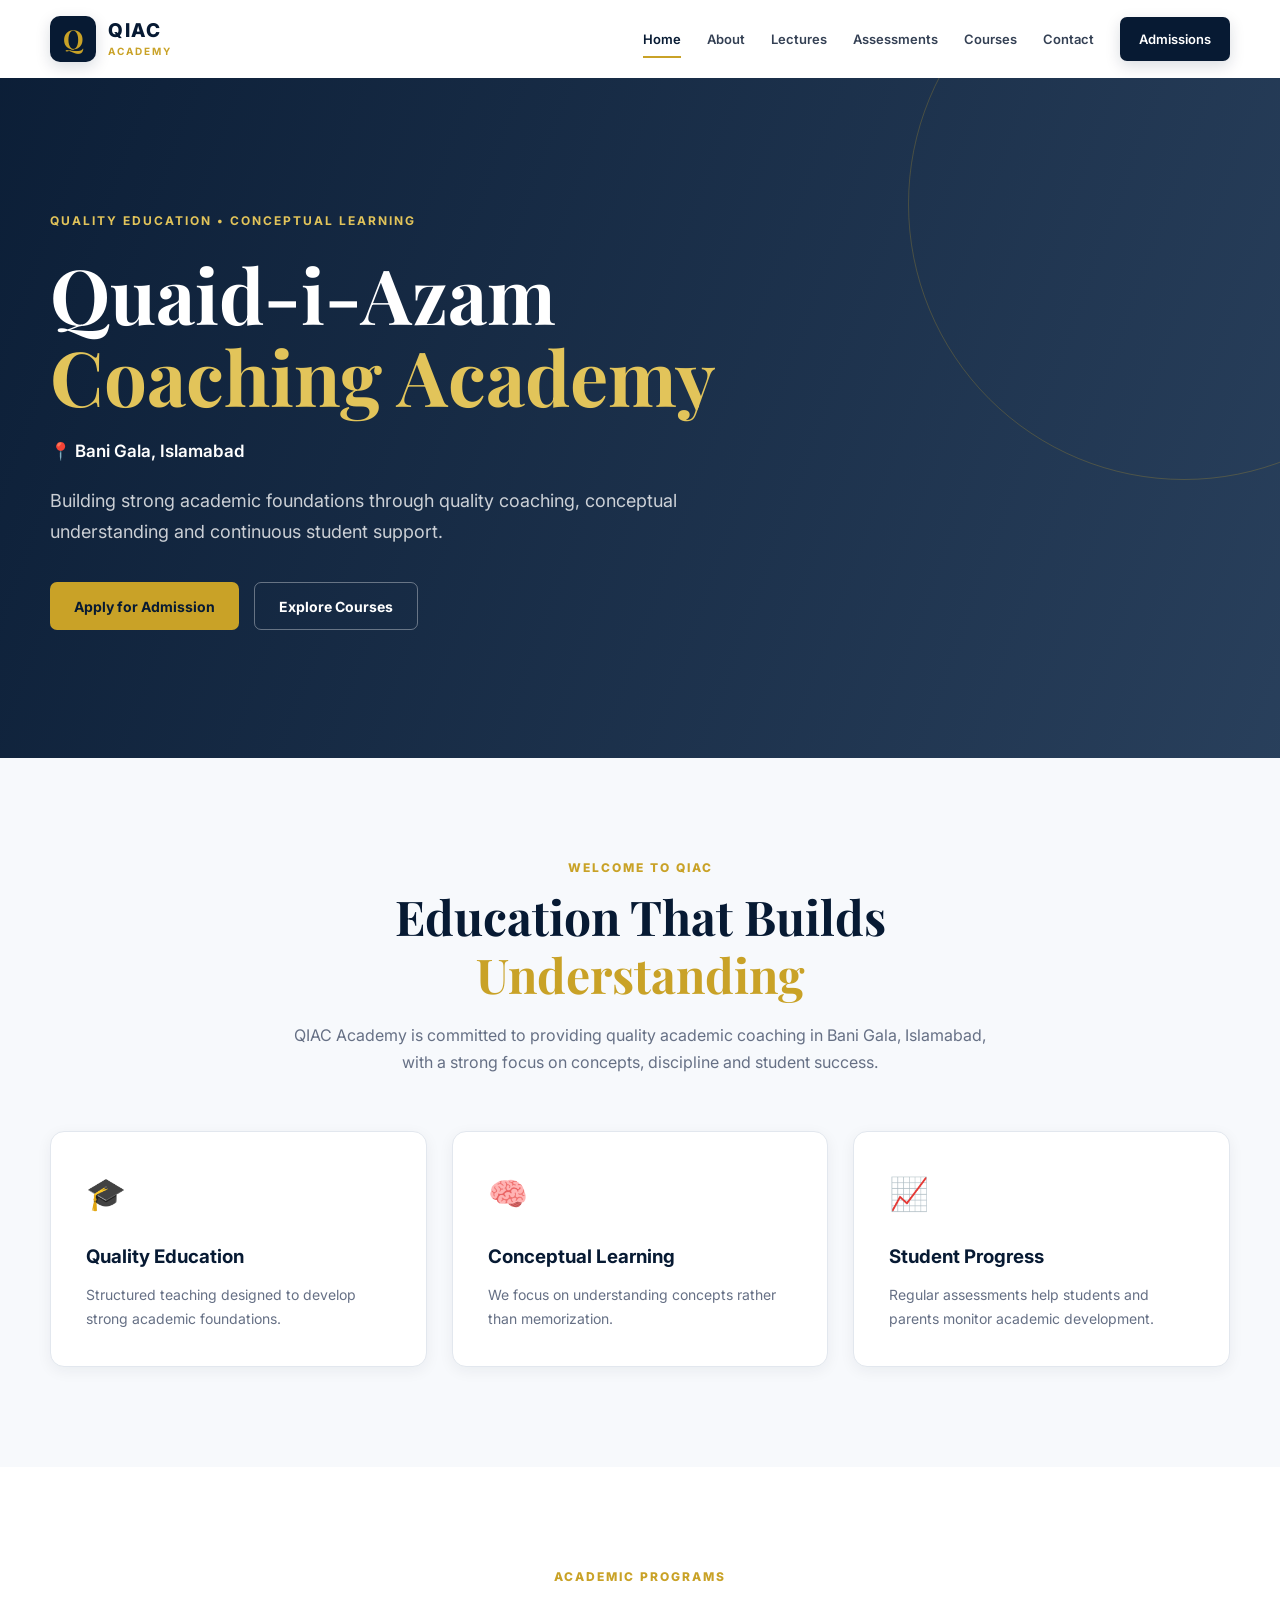
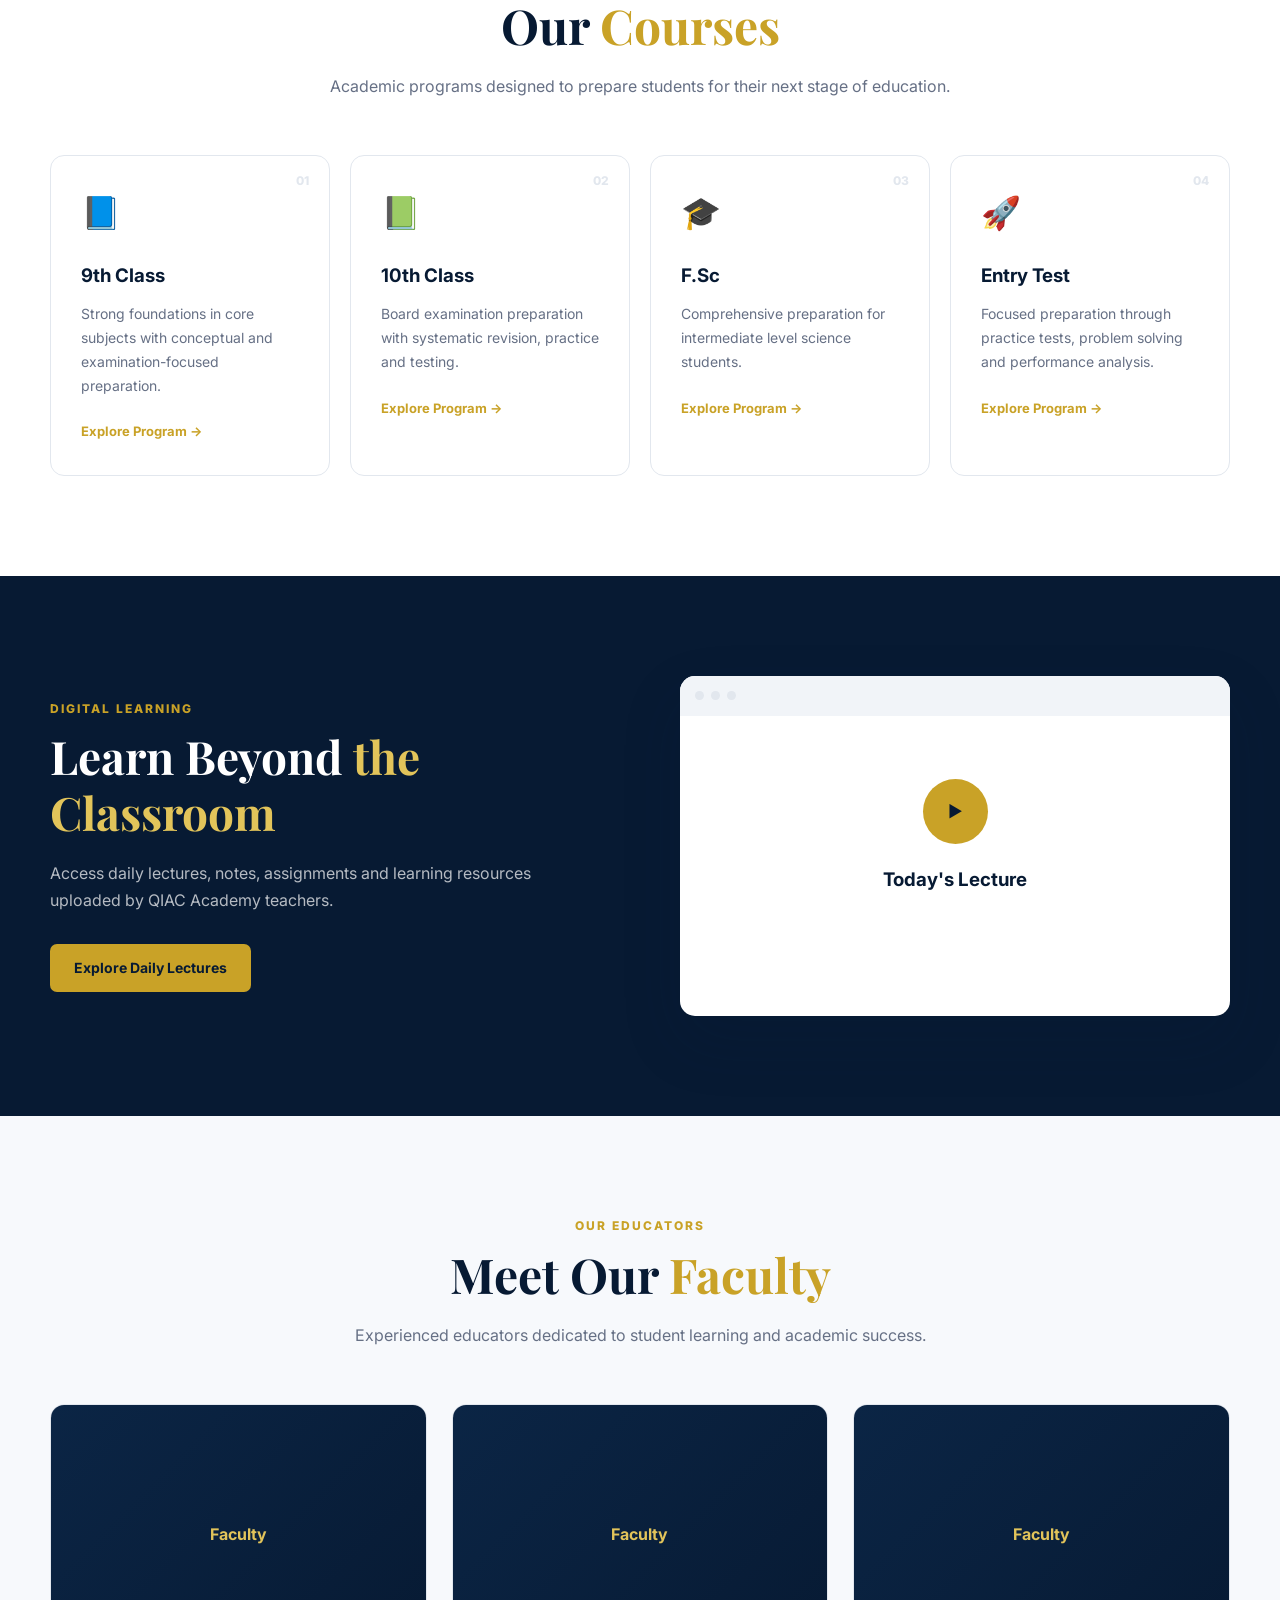
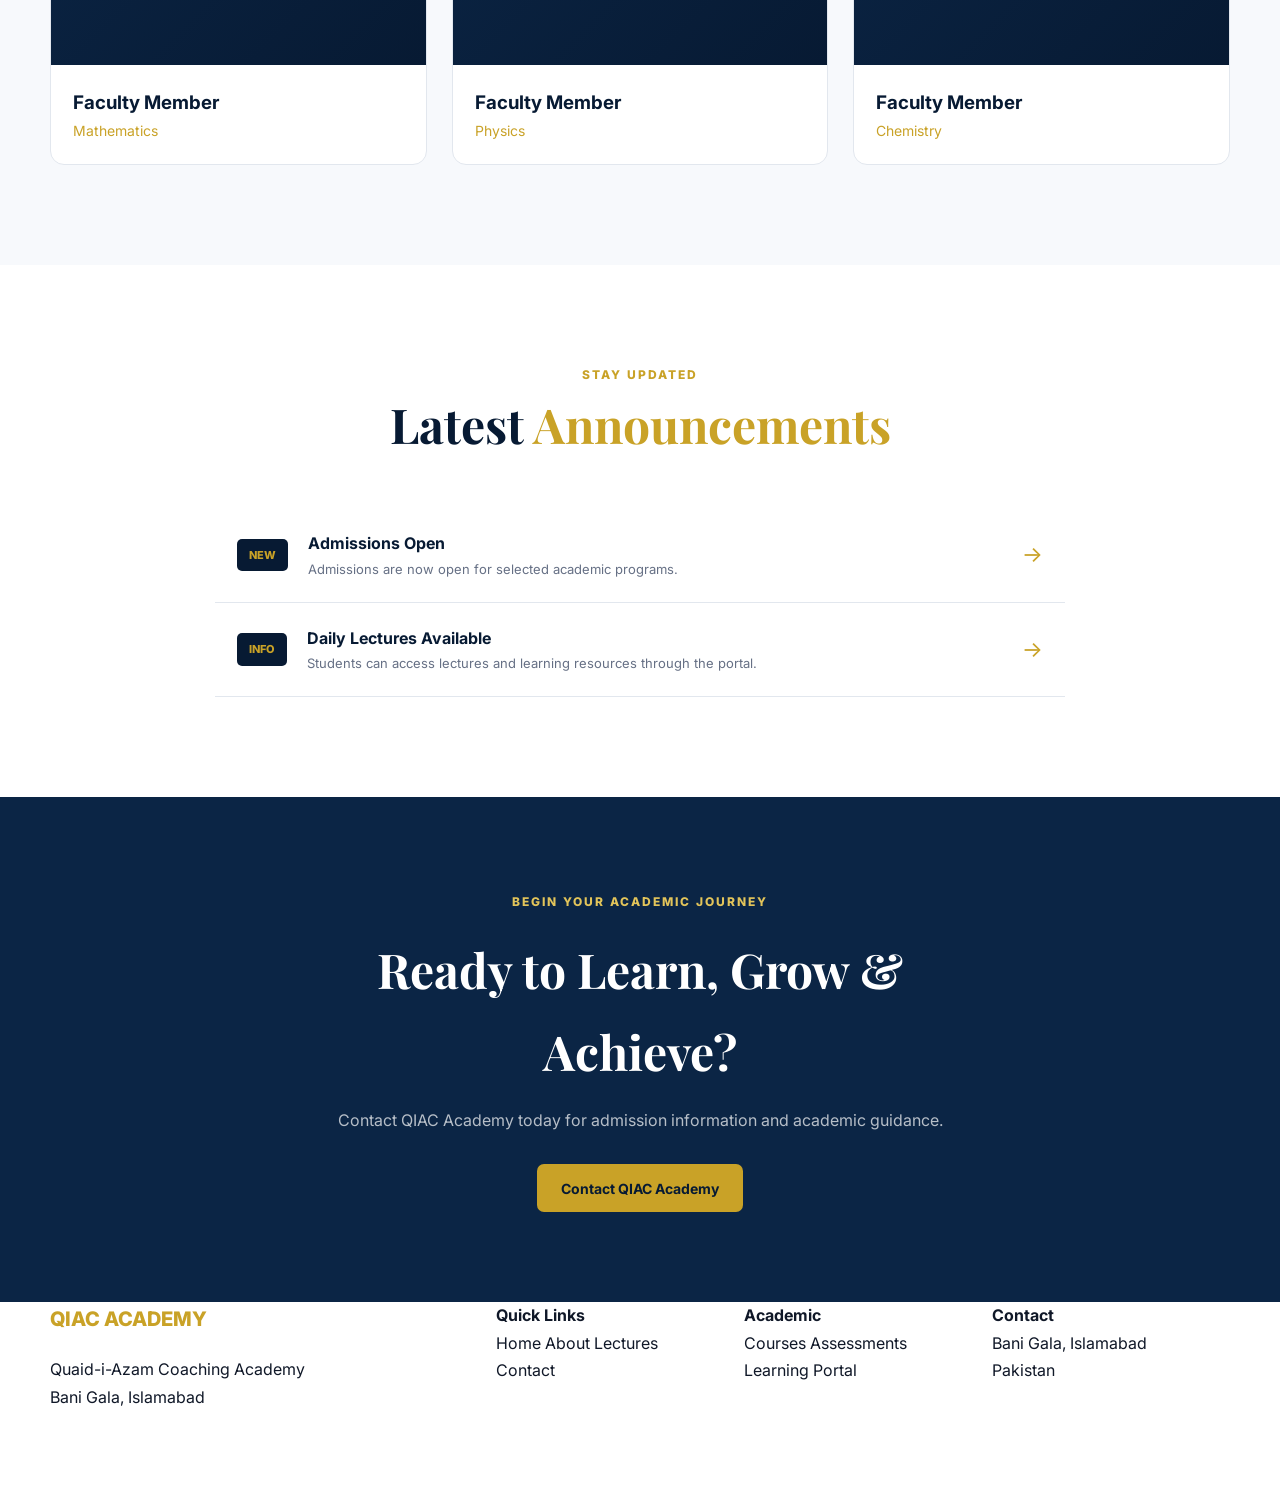
==== index.html @ 3dc32241 "Rename index (13).html to index.html" ====
<!DOCTYPE html>
<html lang="en">

<head>
    <meta charset="UTF-8">

    <meta name="viewport"
          content="width=device-width, initial-scale=1.0">

    <meta name="description"
          content="QIAC Academy - Quaid-i-Azam Coaching Academy in Bani Gala, Islamabad. Quality coaching, conceptual learning and academic excellence.">

    <meta name="keywords"
          content="QIAC Academy, Quaid-i-Azam Coaching Academy, Bani Gala Academy, Islamabad Coaching Academy">

    <meta name="author"
          content="QIAC Academy">

    <title>QIAC Academy | Quaid-i-Azam Coaching Academy</title>

    <!-- Google Fonts -->
    <link rel="preconnect" href="https://fonts.googleapis.com">
    <link rel="preconnect" href="https://fonts.gstatic.com" crossorigin>

    <link href="https://fonts.googleapis.com/css2?family=Inter:wght@400;500;600;700;800&family=Playfair+Display:wght@600;700&display=swap"
          rel="stylesheet">

    <!-- Main CSS -->
    <link rel="stylesheet" href="assets/css/style.css">
    <link rel="stylesheet" href="assets/css/navbar.css">
    <link rel="stylesheet" href="assets/css/footer.css"> 

</head>


<body>

    <!-- =====================================================
         NAVIGATION
    ====================================================== -->

   <!-- SHARED NAVBAR -->
<div id="navbar-container"></div>

       <nav class="navbar">

            <a href="index.html" class="brand">

                <div class="brand-logo">
                    Q
                </div>

                <div class="brand-text">
                    <span class="brand-name">QIAC</span>
                    <span class="brand-subtitle">
                        Academy
                    </span>
                </div>

            </a>


            <button class="mobile-menu-btn"
                    id="mobileMenuBtn"
                    aria-label="Open navigation menu">

                ☰

            </button>


            <div class="nav-links" id="navLinks">

                <a href="index.html" class="active">
                    Home
                </a>

                <a href="pages/about.html">
                    About
                </a>

                <a href="pages/lectures.html">
                    Lectures
                </a>

                <a href="pages/assessments.html">
                    Assessments
                </a>

                <a href="#">
                    Courses
                </a>

                <a href="pages/contact.html">
                    Contact
                </a>

                <a href="pages/contact.html"
                   class="nav-admission-btn">

                    Admissions

                </a>

            </div>

        </nav>

    </header>



    <main>

        <!-- =====================================================
             HERO SECTION
        ====================================================== -->

        <section class="hero">

            <div class="hero-overlay"></div>

            <div class="hero-container">

                <div class="hero-content">

                    <span class="hero-label">
                        QUALITY EDUCATION • CONCEPTUAL LEARNING
                    </span>


                    <h1>

                        Quaid-i-Azam
                        <span>Coaching Academy</span>

                    </h1>


                    <p class="hero-location">
                        📍 Bani Gala, Islamabad
                    </p>


                    <p class="hero-description">

                        Building strong academic foundations through
                        quality coaching, conceptual understanding and
                        continuous student support.

                    </p>


                    <div class="hero-buttons">

                        <a href="pages/contact.html"
                           class="btn btn-primary">

                            Apply for Admission

                        </a>


                        <a href="#courses"
                           class="btn btn-outline">

                            Explore Courses

                        </a>

                    </div>

                </div>

            </div>

        </section>



        <!-- =====================================================
             INTRODUCTION
        ====================================================== -->

        <section class="intro section">

            <div class="container">

                <div class="section-heading">

                    <span class="section-label">
                        WELCOME TO QIAC
                    </span>

                    <h2>
                        Education That Builds
                        <span>Understanding</span>
                    </h2>

                    <p>

                        QIAC Academy is committed to providing
                        quality academic coaching in Bani Gala,
                        Islamabad, with a strong focus on concepts,
                        discipline and student success.

                    </p>

                </div>


                <div class="feature-grid">

                    <article class="feature-card">

                        <div class="feature-icon">
                            🎓
                        </div>

                        <h3>
                            Quality Education
                        </h3>

                        <p>
                            Structured teaching designed to develop
                            strong academic foundations.
                        </p>

                    </article>


                    <article class="feature-card">

                        <div class="feature-icon">
                            🧠
                        </div>

                        <h3>
                            Conceptual Learning
                        </h3>

                        <p>
                            We focus on understanding concepts rather
                            than memorization.
                        </p>

                    </article>


                    <article class="feature-card">

                        <div class="feature-icon">
                            📈
                        </div>

                        <h3>
                            Student Progress
                        </h3>

                        <p>
                            Regular assessments help students and
                            parents monitor academic development.
                        </p>

                    </article>

                </div>

            </div>

        </section>



        <!-- =====================================================
             COURSES
        ====================================================== -->

        <section class="courses section" id="courses">

            <div class="container">

                <div class="section-heading">

                    <span class="section-label">
                        ACADEMIC PROGRAMS
                    </span>

                    <h2>
                        Our <span>Courses</span>
                    </h2>

                    <p>
                        Academic programs designed to prepare
                        students for their next stage of education.
                    </p>

                </div>


                <div class="course-grid">

                    <article class="course-card">

                        <div class="course-number">
                            01
                        </div>

                        <div class="course-icon">
                            📘
                        </div>

                        <h3>
                            9th Class
                        </h3>

                        <p>
                            Strong foundations in core subjects
                            with conceptual and examination-focused
                            preparation.
                        </p>

                        <a href="#">
                            Explore Program →
                        </a>

                    </article>


                    <article class="course-card">

                        <div class="course-number">
                            02
                        </div>

                        <div class="course-icon">
                            📗
                        </div>

                        <h3>
                            10th Class
                        </h3>

                        <p>
                            Board examination preparation with
                            systematic revision, practice and testing.
                        </p>

                        <a href="#">
                            Explore Program →
                        </a>

                    </article>


                    <article class="course-card">

                        <div class="course-number">
                            03
                        </div>

                        <div class="course-icon">
                            🎓
                        </div>

                        <h3>
                            F.Sc
                        </h3>

                        <p>
                            Comprehensive preparation for intermediate
                            level science students.
                        </p>

                        <a href="#">
                            Explore Program →
                        </a>

                    </article>


                    <article class="course-card">

                        <div class="course-number">
                            04
                        </div>

                        <div class="course-icon">
                            🚀
                        </div>

                        <h3>
                            Entry Test
                        </h3>

                        <p>
                            Focused preparation through practice tests,
                            problem solving and performance analysis.
                        </p>

                        <a href="#">
                            Explore Program →
                        </a>

                    </article>

                </div>

            </div>

        </section>



        <!-- =====================================================
             DAILY LECTURES
        ====================================================== -->

        <section class="lectures-preview section">

            <div class="container">

                <div class="lecture-preview-content">

                    <div>

                        <span class="section-label">
                            DIGITAL LEARNING
                        </span>

                        <h2>
                            Learn Beyond
                            <span>the Classroom</span>
                        </h2>

                        <p>

                            Access daily lectures, notes, assignments
                            and learning resources uploaded by QIAC
                            Academy teachers.

                        </p>

                        <a href="pages/lectures.html"
                           class="btn btn-primary">

                            Explore Daily Lectures

                        </a>

                    </div>


                    <div class="lecture-preview-box">

                        <div class="lecture-window">

                            <div class="lecture-window-header">

                                <span></span>
                                <span></span>
                                <span></span>

                            </div>

                            <div class="lecture-content">

                                <div class="play-icon">
                                    ▶
                                </div>

                                <h3>
                                    Today's Lecture
                                </h3>

                                <p>
                                    Mathematics • Class 10
                                </p>

                            </div>

                        </div>

                    </div>

                </div>

            </div>

        </section>



        <!-- =====================================================
             FACULTY
        ====================================================== -->

        <section class="faculty section">

            <div class="container">

                <div class="section-heading">

                    <span class="section-label">
                        OUR EDUCATORS
                    </span>

                    <h2>
                        Meet Our <span>Faculty</span>
                    </h2>

                    <p>
                        Experienced educators dedicated to student
                        learning and academic success.
                    </p>

                </div>


                <div class="faculty-grid">

                    <article class="faculty-card">

                        <div class="faculty-photo">
                            <span>Faculty</span>
                        </div>

                        <div class="faculty-info">

                            <h3>
                                Faculty Member
                            </h3>

                            <p>
                                Mathematics
                            </p>

                        </div>

                    </article>


                    <article class="faculty-card">

                        <div class="faculty-photo">
                            <span>Faculty</span>
                        </div>

                        <div class="faculty-info">

                            <h3>
                                Faculty Member
                            </h3>

                            <p>
                                Physics
                            </p>

                        </div>

                    </article>


                    <article class="faculty-card">

                        <div class="faculty-photo">
                            <span>Faculty</span>
                        </div>

                        <div class="faculty-info">

                            <h3>
                                Faculty Member
                            </h3>

                            <p>
                                Chemistry
                            </p>

                        </div>

                    </article>

                </div>

            </div>

        </section>



        <!-- =====================================================
             ANNOUNCEMENTS
        ====================================================== -->

        <section class="announcements section">

            <div class="container">

                <div class="section-heading">

                    <span class="section-label">
                        STAY UPDATED
                    </span>

                    <h2>
                        Latest <span>Announcements</span>
                    </h2>

                </div>


                <div class="announcement-list">

                    <article class="announcement">

                        <span class="announcement-date">
                            NEW
                        </span>

                        <div>

                            <h3>
                                Admissions Open
                            </h3>

                            <p>
                                Admissions are now open for selected
                                academic programs.
                            </p>

                        </div>

                        <a href="pages/contact.html">
                            →
                        </a>

                    </article>


                    <article class="announcement">

                        <span class="announcement-date">
                            INFO
                        </span>

                        <div>

                            <h3>
                                Daily Lectures Available
                            </h3>

                            <p>
                                Students can access lectures and
                                learning resources through the portal.
                            </p>

                        </div>

                        <a href="pages/lectures.html">
                            →
                        </a>

                    </article>

                </div>

            </div>

        </section>



        <!-- =====================================================
             CTA
        ====================================================== -->

        <section class="cta">

            <div class="container">

                <div class="cta-content">

                    <span>
                        BEGIN YOUR ACADEMIC JOURNEY
                    </span>

                    <h2>
                        Ready to Learn,
                        Grow & Achieve?
                    </h2>

                    <p>
                        Contact QIAC Academy today for admission
                        information and academic guidance.
                    </p>

                    <a href="pages/contact.html"
                       class="btn btn-gold">

                        Contact QIAC Academy

                    </a>

                </div>

            </div>

        </section>

    </main>



    <!-- =====================================================
         FOOTER
    ====================================================== -->

    <!-- SHARED FOOTER -->
<div id="footer-container"></div>
    

        <div class="container">

            <div class="footer-grid">

                <div>

                    <div class="footer-brand">
                        QIAC ACADEMY
                    </div>

                    <p>
                        Quaid-i-Azam Coaching Academy
                    </p>

                    <p>
                        Bani Gala, Islamabad
                    </p>

                </div>


                <div>

                    <h4>
                        Quick Links
                    </h4>

                    <a href="index.html">
                        Home
                    </a>

                    <a href="pages/about.html">
                        About
                    </a>

                    <a href="pages/lectures.html">
                        Lectures
                    </a>

                    <a href="pages/contact.html">
                        Contact
                    </a>

                </div>


                <div>

                    <h4>
                        Academic
                    </h4>

                    <a href="#">
                        Courses
                    </a>

                    <a href="pages/assessments.html">
                        Assessments
                    </a>

                    <a href="pages/lectures.html">
                        Learning Portal
                    </a>

                </div>


                <div>

                    <h4>
                        Contact
                    </h4>

                    <p>
                        Bani Gala, Islamabad
                    </p>

                    <p>
                        Pakistan
                    </p>

                </div>

            </div>


            <div class="footer-bottom">

                <p>
                    © 2026 QIAC Academy.
                    All Rights Reserved.
                </p>

                <p>
                    Quaid-i-Azam Coaching Academy
                </p>

            </div>

        </div>

    </footer>


    <!-- JavaScript -->

    <script src="assets/js/home.js"></script>

</body>

</html>
---- assets/css/style.css ----
/* =========================================================
   QIAC ACADEMY
   Main Website Stylesheet
   Theme: Navy • White • Gold
========================================================= */


/* =========================================================
   VARIABLES
========================================================= */

:root {

    --navy-900: #071a33;
    --navy-800: #0b2545;
    --navy-700: #12365d;

    --gold: #c9a227;
    --gold-light: #e2c45a;

    --white: #ffffff;
    --off-white: #f7f9fc;

    --gray-100: #f1f4f8;
    --gray-200: #e2e7ee;
    --gray-500: #667085;
    --gray-700: #344054;

    --text-dark: #101828;

    --shadow-sm:
        0 4px 15px rgba(7, 26, 51, 0.06);

    --shadow-md:
        0 12px 30px rgba(7, 26, 51, 0.10);

    --shadow-lg:
        0 25px 60px rgba(7, 26, 51, 0.15);

    --radius-sm: 8px;
    --radius-md: 14px;
    --radius-lg: 22px;

    --container: 1180px;

}


/* =========================================================
   RESET
========================================================= */

* {
    margin: 0;
    padding: 0;
    box-sizing: border-box;
}


html {
    scroll-behavior: smooth;
}


body {

    font-family: "Inter", sans-serif;

    color: var(--text-dark);

    background: var(--white);

    line-height: 1.7;

}


a {
    text-decoration: none;
    color: inherit;
}


img {
    max-width: 100%;
    display: block;
}


button {
    font-family: inherit;
}


/* =========================================================
   CONTAINER
========================================================= */

.container {

    width: min(
        calc(100% - 40px),
        var(--container)
    );

    margin: auto;

}


/* =========================================================
   NAVBAR
========================================================= */

.site-header {

    position: sticky;

    top: 0;

    z-index: 1000;

    background: rgba(255,255,255,0.96);

    backdrop-filter: blur(15px);

    border-bottom: 1px solid var(--gray-200);

}


.navbar {

    width: min(
        calc(100% - 40px),
        var(--container)
    );

    min-height: 78px;

    margin: auto;

    display: flex;

    align-items: center;

    justify-content: space-between;

}


/* Brand */

.brand {

    display: flex;

    align-items: center;

    gap: 12px;

}


.brand-logo {

    width: 44px;

    height: 44px;

    display: grid;

    place-items: center;

    border-radius: 10px;

    background: var(--navy-900);

    color: var(--gold);

    font-family: "Playfair Display", serif;

    font-size: 25px;

    font-weight: 700;

}


.brand-text {

    display: flex;

    flex-direction: column;

    line-height: 1.1;

}


.brand-name {

    font-weight: 800;

    font-size: 18px;

    letter-spacing: 1px;

    color: var(--navy-900);

}


.brand-subtitle {

    font-size: 11px;

    text-transform: uppercase;

    letter-spacing: 2px;

    color: var(--gold);

}


/* Navigation */

.nav-links {

    display: flex;

    align-items: center;

    gap: 28px;

}


.nav-links a {

    font-size: 14px;

    font-weight: 600;

    color: var(--gray-700);

    transition: 0.25s ease;

}


.nav-links a:hover,
.nav-links a.active {

    color: var(--navy-900);

}


.nav-admission-btn {

    padding: 11px 18px;

    background: var(--navy-900);

    color: white !important;

    border-radius: 7px;

}


.nav-admission-btn:hover {

    background: var(--gold);

    color: var(--navy-900) !important;

}


.mobile-menu-btn {

    display: none;

    border: 0;

    background: transparent;

    font-size: 26px;

    cursor: pointer;

}


/* =========================================================
   HERO
========================================================= */

.hero {

    min-height: 680px;

    position: relative;

    display: flex;

    align-items: center;

    overflow: hidden;

    background:

        linear-gradient(
            110deg,
            rgba(7,26,51,0.98),
            rgba(11,37,69,0.88)
        );

}


.hero::after {

    content: "";

    position: absolute;

    width: 550px;

    height: 550px;

    border: 1px solid rgba(201,162,39,0.25);

    border-radius: 50%;

    right: -180px;

    top: -150px;

}


.hero-container {

    width: min(
        calc(100% - 40px),
        var(--container)
    );

    margin: auto;

    position: relative;

    z-index: 2;

}


.hero-content {

    max-width: 760px;

    color: white;

}


.hero-label {

    display: inline-block;

    margin-bottom: 22px;

    color: var(--gold-light);

    font-size: 12px;

    font-weight: 700;

    letter-spacing: 2px;

}


.hero h1 {

    font-family: "Playfair Display", serif;

    font-size: clamp(44px, 6vw, 76px);

    line-height: 1.08;

    margin-bottom: 20px;

}


.hero h1 span {

    display: block;

    color: var(--gold-light);

}


.hero-location {

    font-weight: 600;

    margin-bottom: 20px;

    font-size: 17px;

}


.hero-description {

    max-width: 650px;

    color: rgba(255,255,255,0.78);

    font-size: 18px;

    margin-bottom: 35px;

}


.hero-buttons {

    display: flex;

    gap: 15px;

    flex-wrap: wrap;

}


/* =========================================================
   BUTTONS
========================================================= */

.btn {

    display: inline-flex;

    align-items: center;

    justify-content: center;

    min-height: 48px;

    padding: 0 24px;

    border-radius: 7px;

    font-weight: 700;

    font-size: 14px;

    transition: 0.25s ease;

}


.btn-primary {

    background: var(--gold);

    color: var(--navy-900);

}


.btn-primary:hover {

    background: var(--gold-light);

    transform: translateY(-2px);

}


.btn-outline {

    border: 1px solid rgba(255,255,255,0.35);

    color: white;

}


.btn-outline:hover {

    background: white;

    color: var(--navy-900);

}


.btn-gold {

    background: var(--gold);

    color: var(--navy-900);

}


/* =========================================================
   SECTIONS
========================================================= */

.section {

    padding: 100px 0;

}


.section-heading {

    max-width: 700px;

    margin: 0 auto 55px;

    text-align: center;

}


.section-label {

    display: block;

    margin-bottom: 10px;

    color: var(--gold);

    font-size: 12px;

    font-weight: 800;

    letter-spacing: 2px;

}


.section-heading h2 {

    font-family: "Playfair Display", serif;

    color: var(--navy-900);

    font-size: clamp(34px, 4vw, 48px);

    line-height: 1.2;

    margin-bottom: 18px;

}


.section-heading h2 span {

    color: var(--gold);

}


.section-heading p {

    color: var(--gray-500);

}


/* =========================================================
   FEATURES
========================================================= */

.intro {

    background: var(--off-white);

}


.feature-grid {

    display: grid;

    grid-template-columns:
        repeat(3, 1fr);

    gap: 25px;

}


.feature-card {

    padding: 35px;

    background: white;

    border: 1px solid var(--gray-200);

    border-radius: var(--radius-md);

    box-shadow: var(--shadow-sm);

    transition: 0.3s ease;

}


.feature-card:hover {

    transform: translateY(-6px);

    box-shadow: var(--shadow-md);

}


.feature-icon {

    font-size: 32px;

    margin-bottom: 20px;

}


.feature-card h3 {

    color: var(--navy-900);

    margin-bottom: 10px;

}


.feature-card p {

    color: var(--gray-500);

    font-size: 14px;

}


/* =========================================================
   COURSES
========================================================= */

.course-grid {

    display: grid;

    grid-template-columns:
        repeat(4, 1fr);

    gap: 20px;

}


.course-card {

    position: relative;

    padding: 30px;

    border: 1px solid var(--gray-200);

    border-radius: var(--radius-md);

    overflow: hidden;

    transition: 0.3s ease;

}


.course-card:hover {

    border-color: var(--gold);

    transform: translateY(-5px);

    box-shadow: var(--shadow-md);

}


.course-number {

    position: absolute;

    top: 15px;

    right: 20px;

    font-size: 12px;

    font-weight: 800;

    color: var(--gray-200);

}


.course-icon {

    font-size: 32px;

    margin-bottom: 20px;

}


.course-card h3 {

    color: var(--navy-900);

    margin-bottom: 10px;

}


.course-card p {

    color: var(--gray-500);

    font-size: 14px;

    margin-bottom: 20px;

}


.course-card a {

    color: var(--gold);

    font-weight: 700;

    font-size: 13px;

}


/* =========================================================
   LECTURES
========================================================= */

.lectures-preview {

    background: var(--navy-900);

    color: white;

}


.lecture-preview-content {

    display: grid;

    grid-template-columns: 1fr 1fr;

    gap: 80px;

    align-items: center;

}


.lecture-preview-content h2 {

    font-family: "Playfair Display", serif;

    font-size: 46px;

    line-height: 1.2;

    margin-bottom: 20px;

}


.lecture-preview-content h2 span {

    color: var(--gold-light);

}


.lecture-preview-content p {

    color: rgba(255,255,255,0.7);

    margin-bottom: 30px;

}


.lecture-window {

    background: white;

    border-radius: 15px;

    overflow: hidden;

    box-shadow: var(--shadow-lg);

}


.lecture-window-header {

    height: 40px;

    display: flex;

    align-items: center;

    gap: 7px;

    padding: 0 15px;

    background: var(--gray-100);

}


.lecture-window-header span {

    width: 9px;

    height: 9px;

    border-radius: 50%;

    background: var(--gray-200);

}


.lecture-content {

    min-height: 300px;

    display: flex;

    align-items: center;

    justify-content: center;

    flex-direction: column;

    color: var(--navy-900);

}


.play-icon {

    width: 65px;

    height: 65px;

    border-radius: 50%;

    display: grid;

    place-items: center;

    margin-bottom: 20px;

    background: var(--gold);

}


/* =========================================================
   FACULTY
========================================================= */

.faculty {

    background: var(--off-white);

}


.faculty-grid {

    display: grid;

    grid-template-columns:
        repeat(3, 1fr);

    gap: 25px;

}


.faculty-card {

    background: white;

    border-radius: var(--radius-md);

    overflow: hidden;

    border: 1px solid var(--gray-200);

}


.faculty-photo {

    height: 260px;

    background:
        linear-gradient(
            135deg,
            var(--navy-800),
            var(--navy-900)
        );

    display: grid;

    place-items: center;

    color: var(--gold-light);

    font-weight: 700;

}


.faculty-info {

    padding: 22px;

}


.faculty-info h3 {

    color: var(--navy-900);

}


.faculty-info p {

    color: var(--gold);

    font-size: 14px;

}


/* =========================================================
   ANNOUNCEMENTS
========================================================= */

.announcement-list {

    max-width: 850px;

    margin: auto;

}


.announcement {

    display: flex;

    align-items: center;

    gap: 20px;

    padding: 22px;

    border-bottom: 1px solid var(--gray-200);

}


.announcement-date {

    padding: 7px 12px;

    background: var(--navy-900);

    color: var(--gold);

    border-radius: 5px;

    font-size: 11px;

    font-weight: 800;

}


.announcement h3 {

    font-size: 16px;

    color: var(--navy-900);

}


.announcement p {

    font-size: 13px;

    color: var(--gray-500);

}


.announcement a {

    margin-left: auto;

    font-size: 22px;

    color: var(--gold);

}


/* =========================================================
   CTA
========================================================= */

.cta {

    padding: 90px 0;

    background: var(--navy-800);

    text-align: center;

    color: white;

}


.cta-content {

    max-width: 700px;

    margin: auto;

}


.cta span {

    color: var(--gold-light);

    font-size: 12px;

    font-weight: 800;

    letter-spacing: 2px;

}


.cta h2 {

    font-family: "Playfair Display", serif;

    font-size: 48px;

    margin: 15px 0;

}


.cta p {

    color: rgba(255,255,255,0.7);

    margin-bottom: 30px;

}


/* =========================================================
   FOOTER
========================================================= */

.footer {

    background: #041225;

    color: white;

    padding: 70px 0 25px;

}


.footer-grid {

    display: grid;

    grid-template-columns:
        2fr 1fr 1fr 1fr;

    gap: 50px;

    padding-bottom: 50px;

}


.footer-brand {

    color: var(--gold);

    font-size: 20px;

    font-weight: 800;

    margin-bottom: 15px;

}


.footer p {

    color: rgba(255,255,255,0.6);

    font-size: 13px;

}


.footer h4 {

    margin-bottom: 18px;

}


.footer a {

    display: block;

    margin-bottom: 8px;

    color: rgba(255,255,255,0.6);

    font-size: 13px;

}


.footer a:hover {

    color: var(--gold);

}


.footer-bottom {

    padding-top: 25px;

    border-top: 1px solid rgba(255,255,255,0.1);

    display: flex;

    justify-content: space-between;

    gap: 20px;

}


/* =========================================================
   RESPONSIVE DESIGN
========================================================= */

@media (max-width: 950px) {

    .nav-links {

        gap: 15px;

    }


    .course-grid {

        grid-template-columns:
            repeat(2, 1fr);

    }


    .lecture-preview-content {

        grid-template-columns: 1fr;

        gap: 45px;

    }


    .faculty-grid {

        grid-template-columns:
            repeat(2, 1fr);

    }


    .footer-grid {

        grid-template-columns:
            repeat(2, 1fr);

    }

}


@media (max-width: 700px) {

    .mobile-menu-btn {

        display: block;

    }


    .nav-links {

        position: absolute;

        top: 78px;

        left: 0;

        right: 0;

        background: white;

        padding: 25px;

        display: none;

        flex-direction: column;

        align-items: stretch;

        border-bottom: 1px solid var(--gray-200);

        box-shadow: var(--shadow-md);

    }


    .nav-links.show {

        display: flex;

    }


    .nav-admission-btn {

        text-align: center;

    }


    .hero {

        min-height: 600px;

    }


    .hero h1 {

        font-size: 46px;

    }


    .hero-description {

        font-size: 16px;

    }


    .section {

        padding: 75px 0;

    }


    .feature-grid,
    .course-grid,
    .faculty-grid {

        grid-template-columns: 1fr;

    }


    .lecture-preview-content h2 {

        font-size: 38px;

    }


    .footer-grid {

        grid-template-columns: 1fr;

        gap: 30px;

    }


    .footer-bottom {

        flex-direction: column;

    }

}
---- assets/css/navbar.css ----
/* =========================================================
   QIAC ACADEMY
   PREMIUM NAVBAR
========================================================= */


/* ---------------------------------------------------------
   HEADER
--------------------------------------------------------- */

.site-header {

    position: sticky;
    top: 0;
    z-index: 1000;

    background: rgba(255, 255, 255, 0.96);

    backdrop-filter: blur(16px);
    -webkit-backdrop-filter: blur(16px);

    border-bottom: 1px solid var(--gray-200);

    transition: box-shadow 0.3s ease;

}


/* Shadow when scrolling */

.site-header.scrolled {

    box-shadow:
        0 8px 30px rgba(7, 26, 51, 0.10);

}


/* ---------------------------------------------------------
   NAVBAR
--------------------------------------------------------- */

.navbar {

    width: min(
        calc(100% - 40px),
        var(--container)
    );

    min-height: 78px;

    margin: auto;

    display: flex;

    align-items: center;

    justify-content: space-between;

}


/* ---------------------------------------------------------
   BRAND
--------------------------------------------------------- */

.brand {

    display: flex;

    align-items: center;

    gap: 12px;

    flex-shrink: 0;

}


.brand-logo {

    width: 46px;
    height: 46px;

    display: grid;

    place-items: center;

    border-radius: 10px;

    background: var(--navy-900);

    color: var(--gold);

    font-family: "Playfair Display", serif;

    font-size: 26px;

    font-weight: 700;

    box-shadow:
        0 5px 15px rgba(7, 26, 51, 0.15);

}


.brand-text {

    display: flex;

    flex-direction: column;

    justify-content: center;

    line-height: 1.05;

}


.brand-name {

    color: var(--navy-900);

    font-size: 19px;

    font-weight: 800;

    letter-spacing: 1.5px;

}


.brand-subtitle {

    margin-top: 5px;

    color: var(--gold);

    font-size: 10px;

    font-weight: 700;

    letter-spacing: 2px;

    text-transform: uppercase;

}


/* ---------------------------------------------------------
   NAV LINKS
--------------------------------------------------------- */

.nav-links {

    display: flex;

    align-items: center;

    gap: 26px;

}


.nav-links a {

    position: relative;

    padding: 28px 0;

    color: var(--gray-700);

    font-size: 13px;

    font-weight: 600;

    transition:
        color 0.25s ease;

}


/* Hover */

.nav-links a:not(.nav-admission-btn):hover {

    color: var(--navy-900);

}


/* Animated underline */

.nav-links a:not(.nav-admission-btn)::after {

    content: "";

    position: absolute;

    left: 0;
    bottom: 20px;

    width: 0;
    height: 2px;

    background: var(--gold);

    transition:
        width 0.25s ease;

}


.nav-links a:not(.nav-admission-btn):hover::after,
.nav-links a:not(.nav-admission-btn).active::after {

    width: 100%;

}


/* Active page */

.nav-links a.active {

    color: var(--navy-900);

}


/* ---------------------------------------------------------
   ADMISSION BUTTON
--------------------------------------------------------- */

.nav-admission-btn {

    padding: 11px 19px !important;

    border-radius: 7px;

    background: var(--navy-900);

    color: var(--white) !important;

    box-shadow:
        0 5px 15px rgba(7, 26, 51, 0.15);

    transition:
        background 0.25s ease,
        transform 0.25s ease,
        box-shadow 0.25s ease;

}


.nav-admission-btn:hover {

    background: var(--gold);

    color: var(--navy-900) !important;

    transform: translateY(-2px);

    box-shadow:
        0 8px 20px rgba(201, 162, 39, 0.25);

}


.nav-admission-btn::after {

    display: none !important;

}


/* ---------------------------------------------------------
   MOBILE BUTTON
--------------------------------------------------------- */

.mobile-menu-btn {

    width: 44px;
    height: 44px;

    display: none;

    align-items: center;
    justify-content: center;

    flex-direction: column;

    gap: 5px;

    border: 1px solid var(--gray-200);

    border-radius: 8px;

    background: white;

    cursor: pointer;

}


.mobile-menu-btn span {

    display: block;

    width: 20px;
    height: 2px;

    border-radius: 10px;

    background: var(--navy-900);

    transition:
        transform 0.3s ease,
        opacity 0.3s ease;

}


/* Hamburger → X */

.mobile-menu-btn.open span:nth-child(1) {

    transform:
        translateY(7px)
        rotate(45deg);

}


.mobile-menu-btn.open span:nth-child(2) {

    opacity: 0;

}


.mobile-menu-btn.open span:nth-child(3) {

    transform:
        translateY(-7px)
        rotate(-45deg);

}


/* ---------------------------------------------------------
   TABLET
--------------------------------------------------------- */

@media (max-width: 1050px) {

    .nav-links {

        gap: 18px;

    }

    .nav-links a {

        font-size: 12px;

    }

}


/* ---------------------------------------------------------
   MOBILE
--------------------------------------------------------- */

@media (max-width: 800px) {

    .mobile-menu-btn {

        display: flex;

    }


    .nav-links {

        position: absolute;

        top: 78px;

        left: 0;
        right: 0;

        display: flex;

        flex-direction: column;

        align-items: stretch;

        gap: 0;

        padding: 12px 20px 20px;

        background: rgba(255,255,255,0.98);

        backdrop-filter: blur(16px);

        border-bottom:
            1px solid var(--gray-200);

        box-shadow:
            0 15px 30px rgba(7,26,51,0.10);

        opacity: 0;

        visibility: hidden;

        transform: translateY(-10px);

        transition:
            opacity 0.25s ease,
            visibility 0.25s ease,
            transform 0.25s ease;

    }


    .nav-links.show {

        opacity: 1;

        visibility: visible;

        transform: translateY(0);

    }


    .nav-links a {

        padding: 14px 5px;

    }


    .nav-links a:not(.nav-admission-btn)::after {

        display: none;

    }


    .nav-admission-btn {

        margin-top: 8px;

        text-align: center;

    }

}
---- assets/css/footer.css ----
/* =========================================================
   QIAC ACADEMY
   PREMIUM FOOTER
========================================================= */

.footer {

    background: var(--navy-900);

    color: white;

    padding:
        75px 0 25px;

}


/* ---------------------------------------------------------
   FOOTER GRID
--------------------------------------------------------- */

.footer-grid {

    display: grid;

    grid-template-columns:
        2fr 1fr 1fr 1.2fr;

    gap: 50px;

    padding-bottom: 55px;

}


/* ---------------------------------------------------------
   FOOTER BRAND
--------------------------------------------------------- */

.footer-brand {

    display: flex;

    align-items: center;

    gap: 12px;

    margin-bottom: 20px;

}


.footer-logo {

    width: 44px;
    height: 44px;

    display: grid;

    place-items: center;

    border-radius: 9px;

    background: var(--gold);

    color: var(--navy-900);

    font-family:
        "Playfair Display",
        serif;

    font-size: 25px;

    font-weight: 700;

}


.footer-brand strong {

    display: block;

    color: white;

    font-size: 17px;

    letter-spacing: 1px;

}


.footer-brand span {

    display: block;

    margin-top: 4px;

    color: var(--gold-light);

    font-size: 10px;

    letter-spacing: 1.5px;

    text-transform: uppercase;

}


/* ---------------------------------------------------------
   ABOUT
--------------------------------------------------------- */

.footer-about > p {

    max-width: 350px;

    margin-bottom: 20px;

    color:
        rgba(255,255,255,0.62);

    font-size: 13px;

    line-height: 1.8;

}


/* ---------------------------------------------------------
   LOCATION
--------------------------------------------------------- */

.footer-location {

    display: flex;

    gap: 9px;

    align-items: flex-start;

    color:
        rgba(255,255,255,0.7);

    font-size: 13px;

}


/* ---------------------------------------------------------
   COLUMNS
--------------------------------------------------------- */

.footer-column h4 {

    margin-bottom: 20px;

    color: white;

    font-size: 14px;

    font-weight: 700;

}


.footer-column > a {

    display: block;

    margin-bottom: 10px;

    color:
        rgba(255,255,255,0.58);

    font-size: 13px;

    transition:
        color 0.2s ease,
        transform 0.2s ease;

}


.footer-column > a:hover {

    color: var(--gold-light);

    transform: translateX(3px);

}


.footer-address {

    max-width: 180px;

    color:
        rgba(255,255,255,0.58);

    font-size: 13px;

    line-height: 1.7;

}


/* ---------------------------------------------------------
   FOOTER BOTTOM
--------------------------------------------------------- */

.footer-bottom {

    display: flex;

    align-items: center;

    justify-content: space-between;

    gap: 20px;

    padding-top: 25px;

    border-top:
        1px solid rgba(255,255,255,0.10);

}


.footer-bottom p {

    color:
        rgba(255,255,255,0.45);

    font-size: 12px;

}


.footer-bottom-links {

    display: flex;

    gap: 20px;

}


.footer-bottom-links a {

    color:
        rgba(255,255,255,0.45);

    font-size: 12px;

}


.footer-bottom-links a:hover {

    color: var(--gold-light);

}


/* ---------------------------------------------------------
   RESPONSIVE
--------------------------------------------------------- */

@media (max-width: 950px) {

    .footer-grid {

        grid-template-columns:
            2fr 1fr 1fr;

    }

}


@media (max-width: 700px) {

    .footer {

        padding-top: 60px;

    }


    .footer-grid {

        grid-template-columns: 1fr;

        gap: 35px;

    }


    .footer-bottom {

        flex-direction: column;

        align-items: flex-start;

    }

}
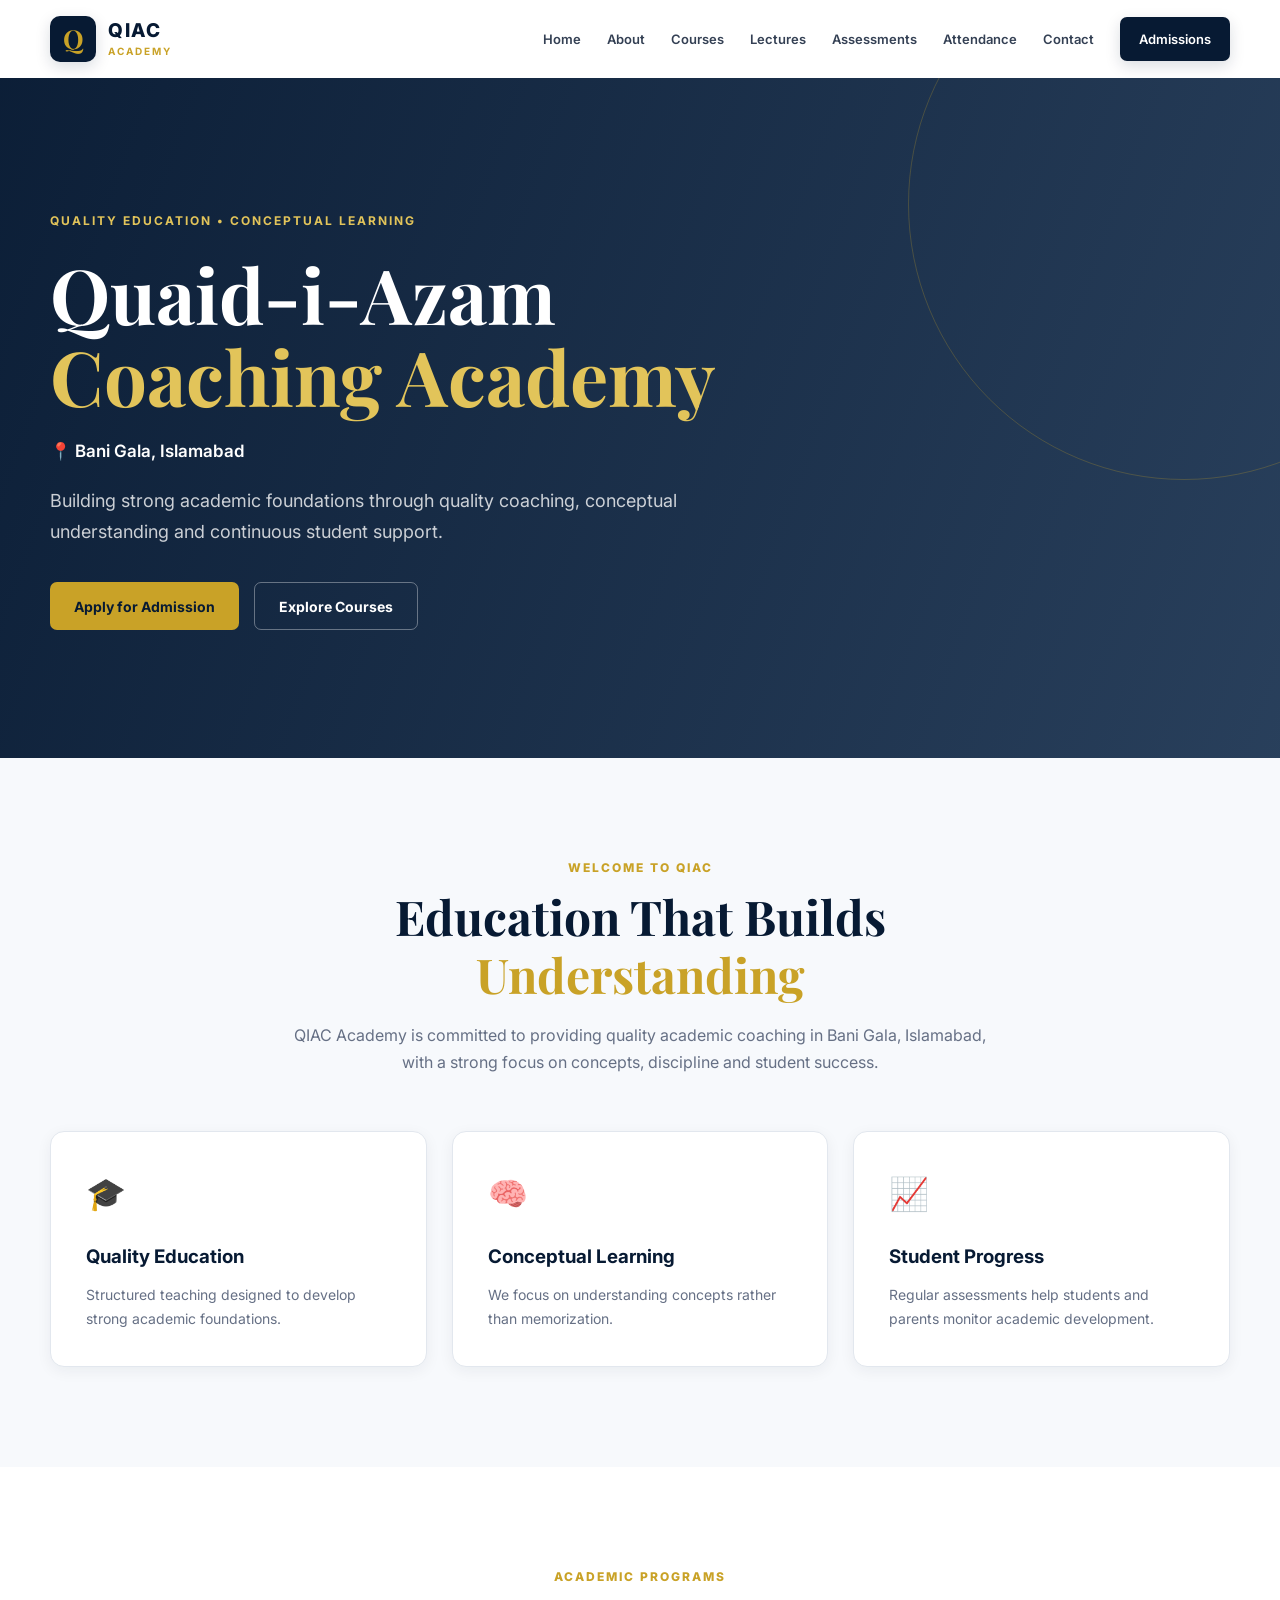
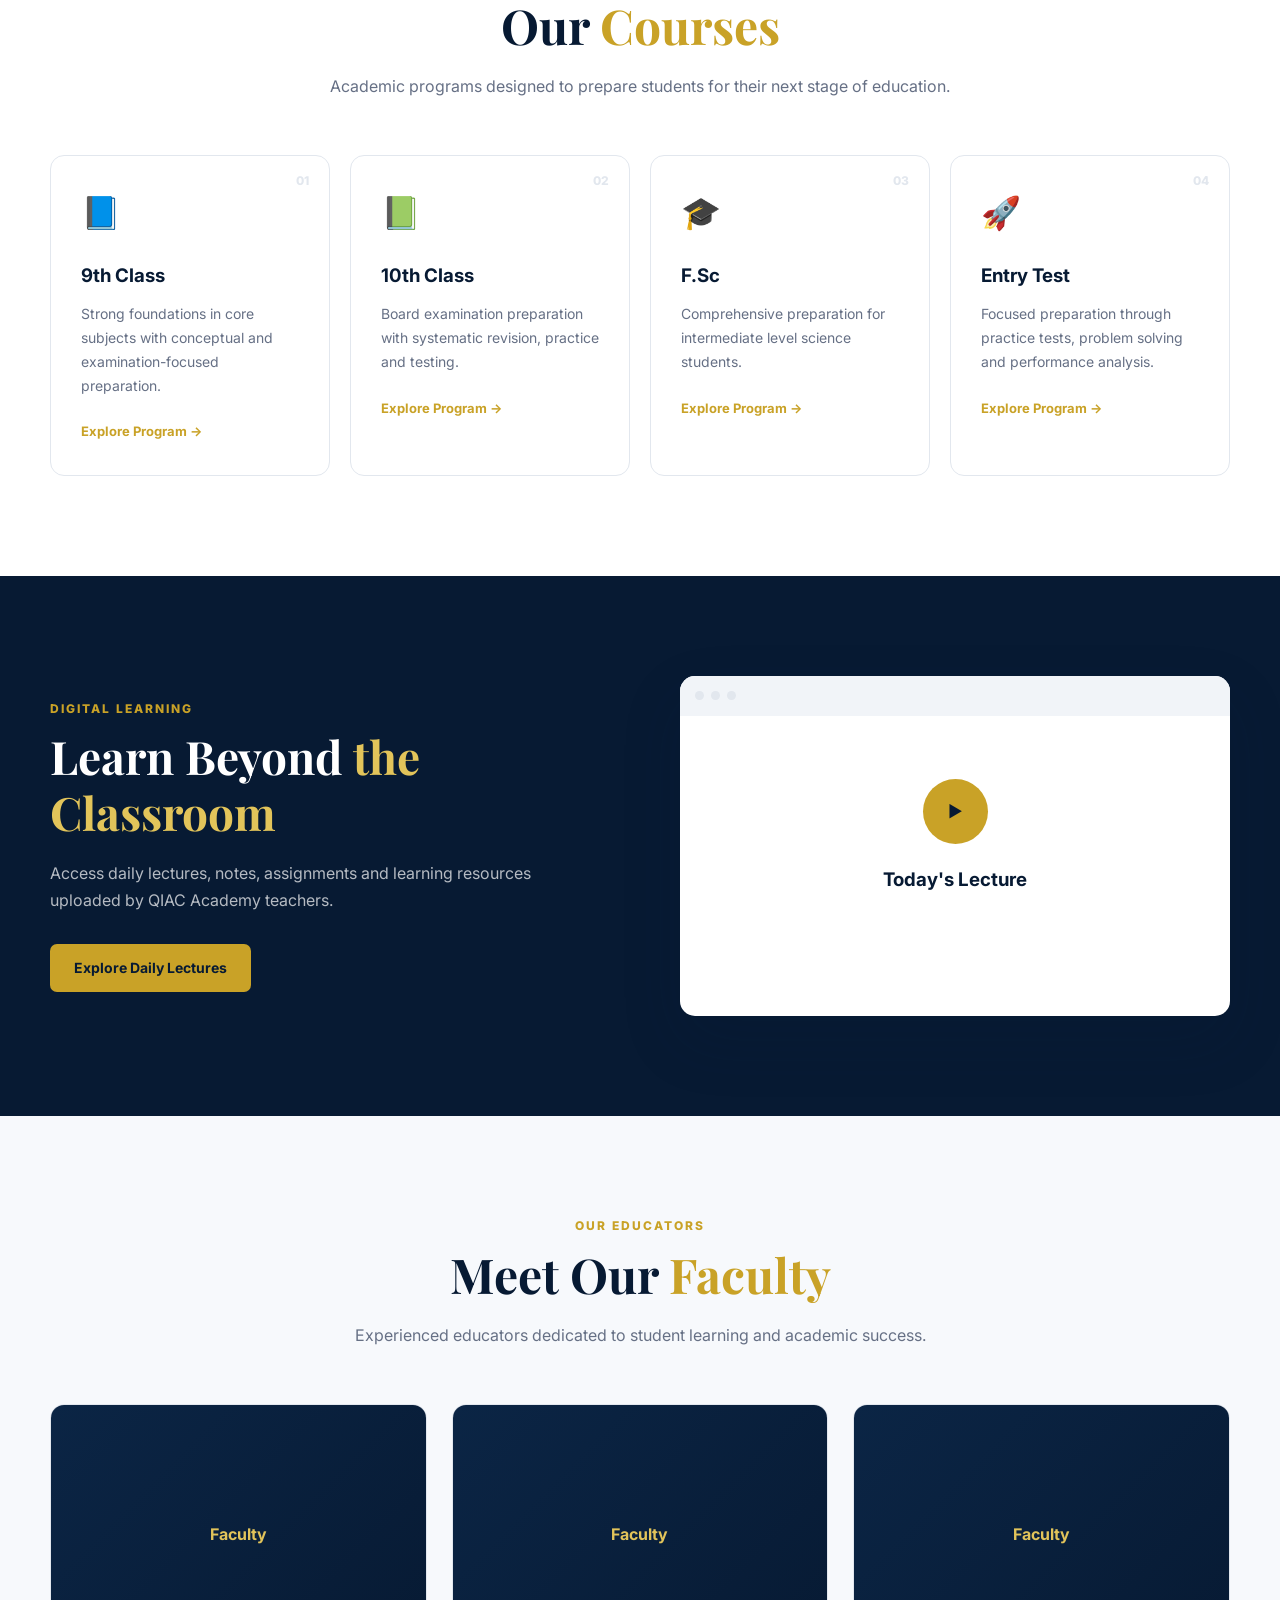
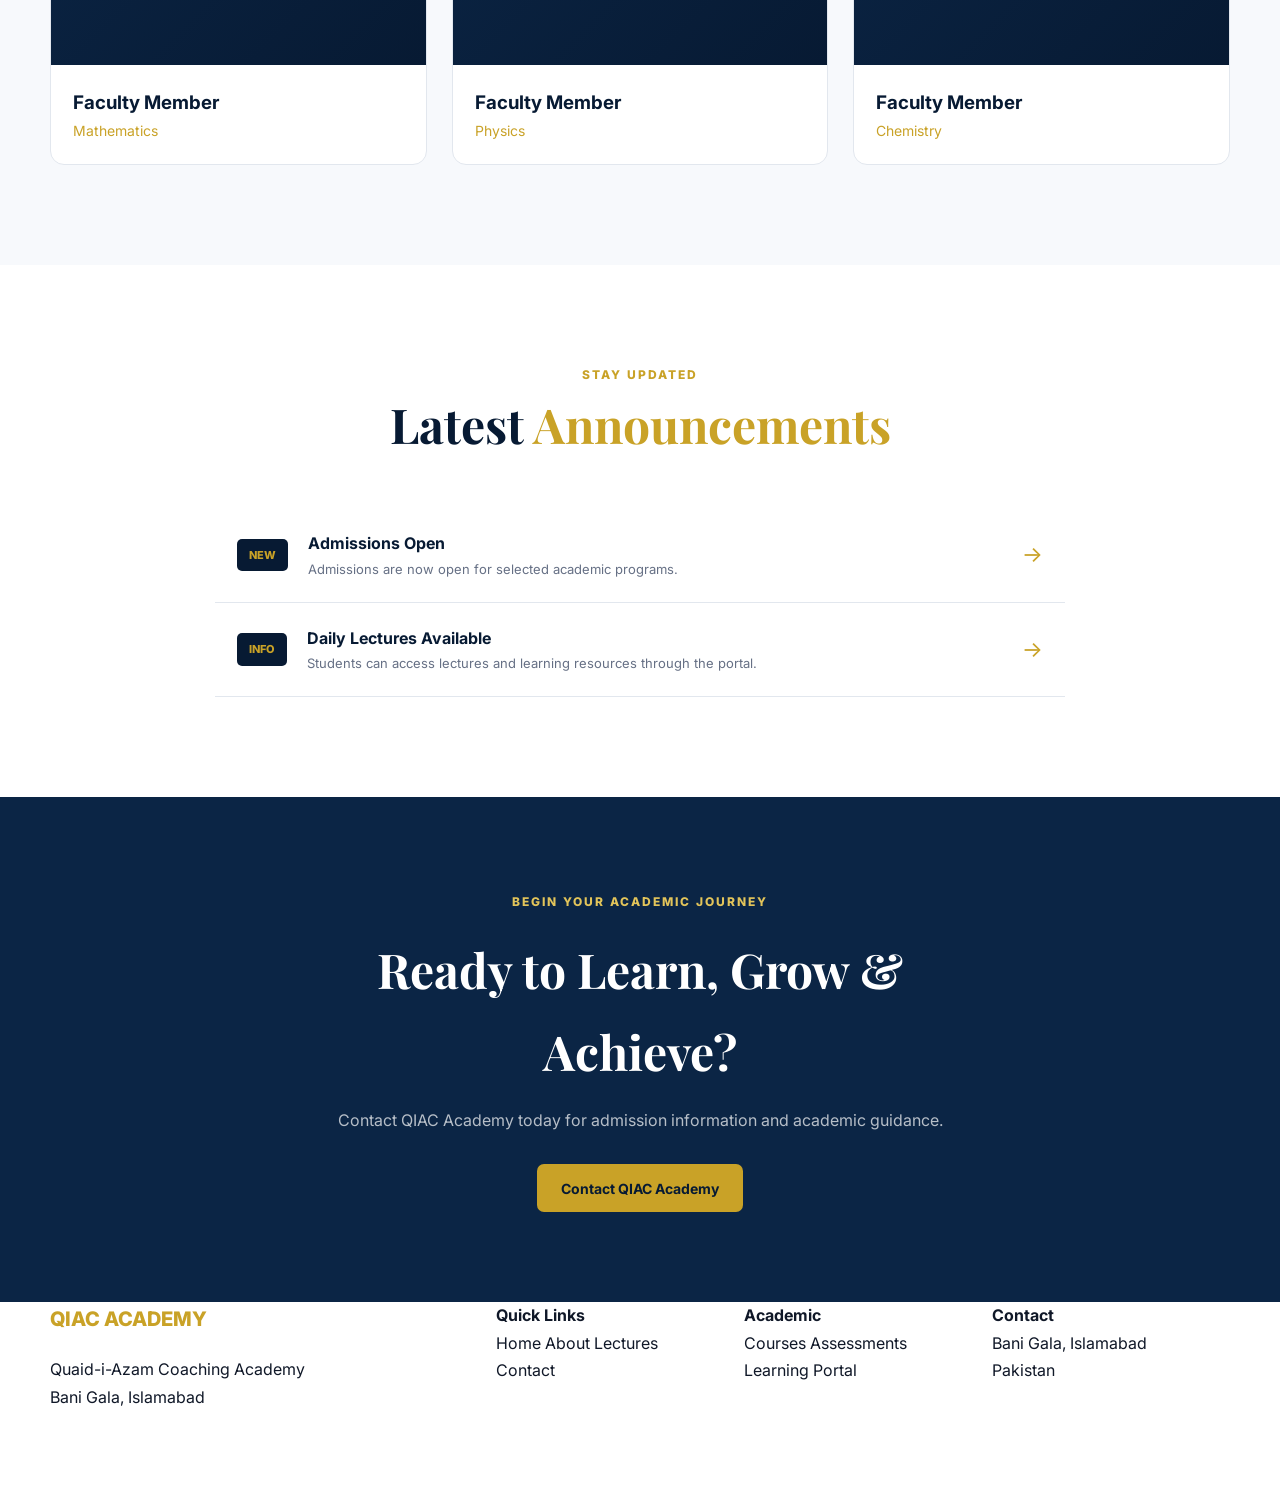
==== commit eb325cbd: "Refactor navigation links with data attributes" ====
--- a/index.html
+++ b/index.html
@@ -60,50 +60,65 @@
             </a>
 
 
-            <button class="mobile-menu-btn"
-                    id="mobileMenuBtn"
-                    aria-label="Open navigation menu">
-
-                ☰
-
-            </button>
-
-
-            <div class="nav-links" id="navLinks">
-
-                <a href="index.html" class="active">
-                    Home
-                </a>
-
-                <a href="pages/about.html">
-                    About
-                </a>
-
-                <a href="pages/lectures.html">
-                    Lectures
-                </a>
-
-                <a href="pages/assessments.html">
-                    Assessments
-                </a>
-
-                <a href="#">
-                    Courses
-                </a>
-
-                <a href="pages/contact.html">
-                    Contact
-                </a>
-
-                <a href="pages/contact.html"
-                   class="nav-admission-btn">
-
-                    Admissions
-
-                </a>
-
-            </div>
-
+<!-- MOBILE MENU BUTTON -->
+<button
+    class="mobile-menu-btn"
+    id="mobileMenuBtn"
+    type="button"
+    aria-label="Open navigation menu"
+    aria-expanded="false">
+
+    <span></span>
+    <span></span>
+    <span></span>
+
+</button>
+
+
+<!-- NAVIGATION -->
+<div class="nav-links" id="navLinks">
+
+    <a href="index.html"
+       data-page="home">
+        Home
+    </a>
+
+    <a href="pages/about.html"
+       data-page="about">
+        About
+    </a>
+
+    <a href="pages/courses.html"
+       data-page="courses">
+        Courses
+    </a>
+
+    <a href="pages/lectures.html"
+       data-page="lectures">
+        Lectures
+    </a>
+
+    <a href="pages/assessments.html"
+       data-page="assessments">
+        Assessments
+    </a>
+
+    <a href="pages/attendance.html"
+       data-page="attendance">
+        Attendance
+    </a>
+
+    <a href="pages/contact.html"
+       data-page="contact">
+        Contact
+    </a>
+
+    <a href="pages/contact.html"
+       class="nav-admission-btn">
+        Admissions
+    </a>
+
+</div>
         </nav>
 
     </header>
